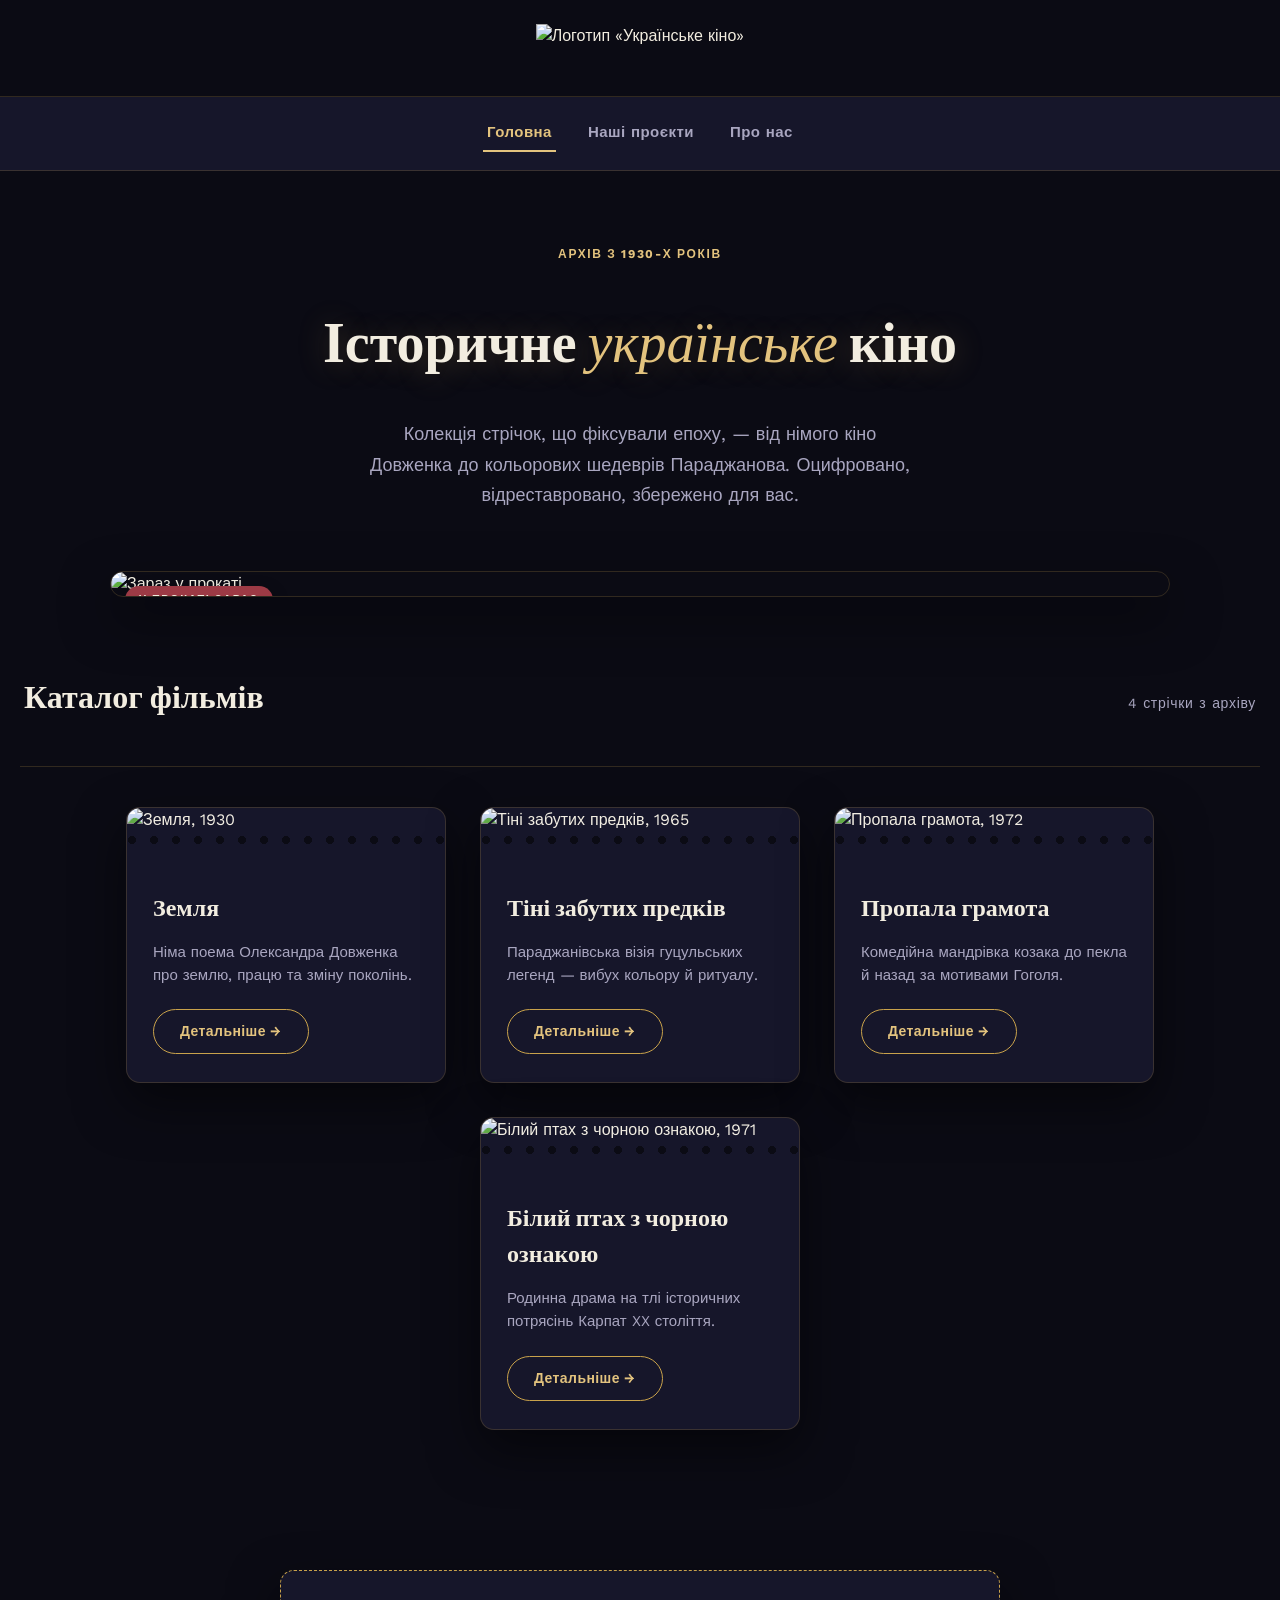
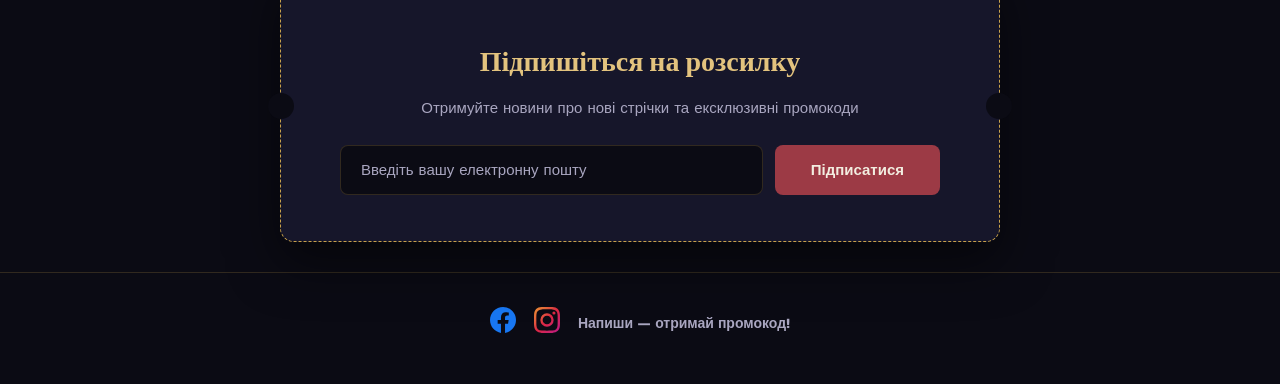
==== index.html @ b868c29b "1 version" ====
<!DOCTYPE html>
<html lang="uk">
<head>
    <meta charset="UTF-8">
    <meta name="viewport" content="width=device-width, initial-scale=1.0">
    <title>Українське кіно</title>
    <link rel="stylesheet" href="theme.css">
    <link rel="stylesheet" href="style.css">
</head>
<body>
    <header>
        <img src="https://learn.logikaschool.com/uploads/student/2801012/68c571b2a9ceb.png" alt="Логотип «Українське кіно»">
    </header>
 
    <nav>
        <a class="nav-link" href="index.html">Головна</a>
        <a class="nav-link" href="projeckts.html">Наші проєкти</a>
        <a class="nav-link" href="about.html">Про нас</a>
    </nav>
 
    <section class="hero">
        <span class="eyebrow">Архів з 1930-х років</span>
        <h1>Історичне <em>українське</em> кіно</h1>
        <p class="hero-sub">Колекція стрічок, що фіксували епоху, — від німого кіно Довженка до кольорових шедеврів Параджанова. Оцифровано, відреставровано, збережено для вас.</p>
    </section>
 
    <div class="ad-banner-top">
        <div class="ad-placeholder">
            <span class="ad-label">У прокаті зараз</span>
            <img src="https://24tv.ua/resources/photos/news/202002/1279170.jpg" alt="Зараз у прокаті">
        </div>
    </div>
 
    <main>
        <div class="section-heading">
            <h2>Каталог фільмів</h2>
            <span>4 стрічки з архіву</span>
        </div>
 
        <section class="info">
            <article>
                <img src="https://detector.media/doc/images/news/archive/2021/214583/i75_ArticleImage_214583.webp" alt="Земля, 1930">
                <div class="article-perf"></div>
                <div class="article-content">
                    <h2>Земля</h2>
                    <p>Німа поема Олександра Довженка про землю, працю та зміну поколінь.</p>
                    <a class="article-but" href="">Детальніше →</a>
                </div>
            </article>
            <article>
                <img src="https://upload.wikimedia.org/wikipedia/uk/a/ae/Teni_predkov_poster.jpg" alt="Тіні забутих предків, 1965">
                <div class="article-perf"></div>
                <div class="article-content">
                    <h2>Тіні забутих предків</h2>
                    <p>Параджанівська візія гуцульських легенд — вибух кольору й ритуалу.</p>
                    <a class="article-but" href="">Детальніше →</a>
                </div>
            </article>
            <article>
                <img src="https://encrypted-tbn2.gstatic.com/images?q=tbn:ANd9GcTWHWXSYbmlX952stY1wqKnmfrxGc2x6sNIOj9bZnm8JaKAe668" alt="Пропала грамота, 1972">
                <div class="article-perf"></div>
                <div class="article-content">
                    <h2>Пропала грамота</h2>
                    <p>Комедійна мандрівка козака до пекла й назад за мотивами Гоголя.</p>
                    <a class="article-but" href="">Детальніше →</a>
                </div>
            </article>
            <article>
                <img src="https://old.libr.dp.ua/uuploads/iimages/01.%20Biliy%20ptah-1448x2048.jpg" alt="Білий птах з чорною ознакою, 1971">
                <div class="article-perf"></div>
                <div class="article-content">
                    <h2>Білий птах з чорною ознакою</h2>
                    <p>Родинна драма на тлі історичних потрясінь Карпат XX століття.</p>
                    <a class="article-but" href="">Детальніше →</a>
                </div>
            </article>
        </section>
    </main>
 
    <!-- ФОРМА ПІДПИСКИ НА РОЗСИЛКУ -->
    <section class="email-subscription">
        <form class="subscription-form" method="POST" action="#">
            <h2>Підпишіться на розсилку</h2>
            <p>Отримуйте новини про нові стрічки та ексклюзивні промокоди</p>
            <div class="form-group">
                <input
                    type="email"
                    name="email"
                    placeholder="Введіть вашу електронну пошту"
                    required
                    pattern="[a-z0-9._%+-]+@[a-z0-9.-]+\.[a-z]{2,}$"
                    title="Введіть коректну email адресу">
                <button type="submit">Підписатися</button>
            </div>
        </form>
    </section>
 
    <footer>
        <a href="#"><img src="data:image/svg+xml,%3Csvg xmlns='http://www.w3.org/2000/svg' viewBox='0 0 24 24' fill='%231877f2'%3E%3Cpath d='M24 12.073c0-6.627-5.373-12-12-12s-12 5.373-12 12c0 5.99 4.388 10.954 10.125 11.854v-8.385H7.078v-3.47h3.047V9.43c0-3.007 1.792-4.669 4.533-4.669 1.312 0 2.686.235 2.686.235v2.953H15.83c-1.491 0-1.956.925-1.956 1.874v2.25h3.328l-.532 3.47h-2.796v8.385C19.612 23.027 24 18.062 24 12.073z'/%3E%3C/svg%3E" alt="Facebook"></a>
        <a href="#"><img src="data:image/svg+xml,%3Csvg xmlns='http://www.w3.org/2000/svg' viewBox='0 0 24 24' fill='url(%23ig-gradient)'%3E%3Cdefs%3E%3ClinearGradient id='ig-gradient' x1='0%25' y1='0%25' x2='100%25' y2='100%25'%3E%3Cstop offset='0%25' style='stop-color:%23f09433'/%3E%3Cstop offset='25%25' style='stop-color:%23e6683c'/%3E%3Cstop offset='50%25' style='stop-color:%23dc2743'/%3E%3Cstop offset='75%25' style='stop-color:%23cc2366'/%3E%3Cstop offset='100%25' style='stop-color:%23bc1888'/%3E%3C/linearGradient%3E%3C/defs%3E%3Cpath d='M12 2.163c3.204 0 3.584.012 4.85.07 3.252.148 4.771 1.691 4.919 4.919.058 1.265.069 1.645.069 4.849 0 3.205-.012 3.584-.069 4.849-.149 3.225-1.664 4.771-4.919 4.919-1.266.058-1.644.07-4.85.07-3.204 0-3.584-.012-4.849-.07-3.26-.149-4.771-1.699-4.919-4.92-.058-1.265-.07-1.644-.07-4.849 0-3.204.013-3.583.07-4.849.149-3.227 1.664-4.771 4.919-4.919 1.266-.057 1.645-.069 4.849-.069zM12 0C8.741 0 8.333.014 7.053.072 2.695.272.273 2.69.073 7.052.014 8.333 0 8.741 0 12c0 3.259.014 3.668.072 4.948.2 4.358 2.618 6.78 6.98 6.98C8.333 23.986 8.741 24 12 24c3.259 0 3.668-.014 4.948-.072 4.354-.2 6.782-2.618 6.979-6.98.059-1.28.073-1.689.073-4.948 0-3.259-.014-3.667-.072-4.947-.196-4.354-2.617-6.78-6.979-6.98C15.668.014 15.259 0 12 0zm0 5.838a6.162 6.162 0 100 12.324 6.162 6.162 0 000-12.324zM12 16a4 4 0 110-8 4 4 0 010 8zm6.406-11.845a1.44 1.44 0 100 2.881 1.44 1.44 0 000-2.881z'/%3E%3C/svg%3E" alt="Instagram"></a>
        <p><b>Напиши — отримай промокод!</b></p>
    </footer>
 
    <script src="script.js"></script>
</body>
</html>
---- theme.css ----
/* =========================================================
   THEME.CSS — спільні змінні та базові стилі
   Підключати ПЕРШИМ, до всіх інших CSS-файлів
   ========================================================= */

@import url('https://fonts.googleapis.com/css2?family=Fraunces:wght@500;600&family=Work+Sans:wght@400;600;700&display=swap');

:root {
    --bg-void: #0b0b14;
    --bg-panel: #16162a;
    --ink: #f2ede0;
    --ink-muted: #a9a6c0;
    --gold: #c9a24b;
    --gold-bright: #e3c37e;
    --crimson: #9c3a45;
    --crimson-bright: #c0392b;
    --line: rgba(201, 162, 75, 0.2);
    --radius: 14px;
    --shadow-deep: 0 20px 50px rgba(0, 0, 0, 0.5);
    --font-display: 'Fraunces', Georgia, serif;
    --font-body: 'Work Sans', 'Segoe UI', sans-serif;
}

* {
    box-sizing: border-box;
}

body {
    margin: 0;
    background: var(--bg-void);
    color: var(--ink);
    font-family: var(--font-body);
    font-size: 16px;
    line-height: 1.5;
}

header {
    display: flex;
    justify-content: center;
    padding: 24px 20px;
    border-bottom: 1px solid var(--line);
}

header img {
    height: 48px;
}

nav {
    display: flex;
    justify-content: center;
    gap: 28px;
    padding: 18px 20px;
    background: var(--bg-panel);
    border-bottom: 1px solid var(--line);
}

.nav-link {
    color: var(--ink-muted);
    text-decoration: none;
    font-weight: 600;
    font-size: 15px;
    letter-spacing: 0.03em;
    padding: 6px 4px;
    border-bottom: 2px solid transparent;
    transition: color 0.3s ease, border-color 0.3s ease;
}

.nav-link:hover {
    color: var(--gold-bright);
}

.nav-link.active {
    color: var(--gold-bright);
    border-bottom-color: var(--gold-bright);
}

.eyebrow {
    display: inline-block;
    font-size: 12px;
    font-weight: 700;
    letter-spacing: 0.14em;
    text-transform: uppercase;
    color: var(--gold-bright);
}

footer {
    display: flex;
    align-items: center;
    justify-content: center;
    gap: 18px;
    padding: 34px 20px 44px;
    border-top: 1px solid var(--line);
    text-align: center;
}

footer img {
    width: 26px;
    height: 26px;
}

footer p {
    color: var(--ink-muted);
    font-size: 14px;
    margin: 0;
}
---- style.css ----
/* =========================================================
   INDEX.HTML — головна сторінка
   Підключати ПІСЛЯ theme.css
   ========================================================= */

.hero {
    max-width: 900px;
    margin: 0 auto;
    padding: 70px 20px 40px;
    text-align: center;
}

.hero h1 {
    font-family: var(--font-display);
    font-weight: 600;
    font-size: 56px;
    line-height: 1.1;
    color: var(--ink);
    text-shadow: 0 2px 30px rgba(201, 162, 75, 0.25);
}

.hero h1 em {
    font-style: italic;
    color: var(--gold-bright);
    font-weight: 500;
}

.hero p.hero-sub {
    margin: 22px auto 0;
    max-width: 560px;
    font-size: 18px;
    line-height: 1.7;
    color: var(--ink-muted);
}

.ad-banner-top {
    max-width: 1100px;
    margin: 20px auto 50px;
    padding: 0 20px;
}

.ad-banner-top .ad-placeholder {
    position: relative;
    border-radius: var(--radius);
    overflow: hidden;
    border: 1px solid var(--line);
    box-shadow: var(--shadow-deep);
}

.ad-banner-top .ad-label {
    position: absolute;
    top: 14px;
    left: 14px;
    z-index: 2;
    background: var(--crimson);
    color: var(--ink);
    font-size: 11px;
    font-weight: 700;
    letter-spacing: 0.14em;
    text-transform: uppercase;
    padding: 6px 14px;
    border-radius: 30px;
    box-shadow: 0 6px 16px rgba(0, 0, 0, 0.4);
}

.ad-banner-top img {
    width: 100%;
    height: auto;
    max-width: 100%;
    display: block;
    filter: saturate(0.9) contrast(1.05);
}

main {
    padding: 0 20px 60px;
}

.section-heading {
    max-width: 1300px;
    margin: 0 auto 40px;
    padding: 0 4px;
    display: flex;
    align-items: baseline;
    justify-content: space-between;
    gap: 20px;
    flex-wrap: wrap;
    border-bottom: 1px solid var(--line);
    padding-bottom: 18px;
}

.section-heading h2 {
    font-family: var(--font-display);
    font-weight: 600;
    font-size: 32px;
    color: var(--ink);
}

.section-heading span {
    font-size: 14px;
    color: var(--ink-muted);
    letter-spacing: 0.05em;
}

.info {
    display: flex;
    flex-wrap: wrap;
    justify-content: center;
    gap: 34px;
    max-width: 1300px;
    margin: 0 auto;
}

article {
    background: var(--bg-panel);
    width: 320px;
    border-radius: var(--radius);
    overflow: hidden;
    box-shadow: var(--shadow-deep);
    border: 1px solid var(--line);
    transition: transform 0.35s ease, box-shadow 0.35s ease, border-color 0.35s ease;
    position: relative;
}

article:hover {
    transform: translateY(-8px);
    box-shadow: 0 30px 70px rgba(201, 162, 75, 0.22);
    border-color: rgba(201, 162, 75, 0.55);
}

article img {
    width: 100%;
    height: 280px;
    object-fit: cover;
    filter: saturate(0.85);
    transition: transform 0.6s ease, filter 0.6s ease;
}

article:hover img {
    transform: scale(1.06);
    filter: saturate(1) brightness(0.95);
}

.article-perf {
    height: 16px;
    background-image: radial-gradient(circle, var(--bg-void) 4px, transparent 4.3px);
    background-size: 22px 16px;
    background-repeat: repeat-x;
    background-position: center;
}

.article-content {
    padding: 22px 26px 28px;
}

article h2 {
    font-family: var(--font-display);
    font-weight: 600;
    font-size: 24px;
    color: var(--ink);
    margin-bottom: 8px;
}

article p {
    font-weight: 400;
    font-size: 15px;
    color: var(--ink-muted);
    margin-bottom: 22px;
    line-height: 1.55;
}

.article-but {
    display: inline-flex;
    align-items: center;
    gap: 8px;
    text-decoration: none;
    background: transparent;
    border: 1.5px solid var(--gold);
    font-weight: 600;
    font-size: 14px;
    letter-spacing: 0.03em;
    text-align: center;
    color: var(--gold-bright);
    padding: 11px 26px;
    border-radius: 30px;
    transition: all 0.3s ease;
}

.article-but:hover {
    background: var(--gold);
    color: var(--bg-void);
    transform: translateY(-2px);
    box-shadow: 0 10px 24px rgba(201, 162, 75, 0.35);
}

.email-subscription {
    max-width: 760px;
    margin: 80px auto 30px;
    padding: 0 20px;
}

.subscription-form {
    position: relative;
    background: var(--bg-panel);
    padding: 46px 44px;
    border-radius: var(--radius);
    border: 1.5px dashed var(--gold);
    box-shadow: var(--shadow-deep);
    text-align: center;
    color: var(--ink);
}

.subscription-form::before,
.subscription-form::after {
    content: '';
    position: absolute;
    top: 50%;
    width: 26px;
    height: 26px;
    background: var(--bg-void);
    border-radius: 50%;
    transform: translateY(-50%);
}

.subscription-form::before { left: -13px; }
.subscription-form::after { right: -13px; }

.subscription-form h2 {
    font-family: var(--font-display);
    font-weight: 600;
    font-size: 28px;
    margin-bottom: 10px;
    color: var(--gold-bright);
}

.subscription-form p {
    margin-bottom: 26px;
    font-size: 15px;
    color: var(--ink-muted);
}

.form-group {
    max-width: 600px;
    margin: 0 auto;
    display: flex;
    gap: 12px;
    flex-wrap: wrap;
    justify-content: center;
}

.form-group input[type="email"] {
    flex: 1;
    min-width: 240px;
    padding: 15px 20px;
    background: var(--bg-void);
    border: 1.5px solid var(--line);
    border-radius: 8px;
    font-family: var(--font-body);
    font-size: 15px;
    color: var(--ink);
    outline: none;
    transition: all 0.3s ease;
}

.form-group input[type="email"]::placeholder {
    color: var(--ink-muted);
}

.form-group input[type="email"]:focus {
    border-color: var(--gold-bright);
    box-shadow: 0 0 0 3px rgba(201, 162, 75, 0.2);
}

.form-group button {
    padding: 15px 36px;
    background: var(--crimson);
    color: var(--ink);
    border: none;
    border-radius: 8px;
    font-family: var(--font-body);
    font-size: 15px;
    font-weight: 700;
    cursor: pointer;
    transition: all 0.3s ease;
}

.form-group button:hover {
    background: var(--crimson-bright);
    transform: translateY(-2px);
    box-shadow: 0 10px 24px rgba(156, 58, 69, 0.4);
}

.form-group button:disabled {
    opacity: 0.6;
    cursor: not-allowed;
    transform: none;
}

@media (max-width: 768px) {
    .hero h1 {
        font-size: 36px;
    }

    article {
        width: 100%;
        max-width: 400px;
    }

    .subscription-form {
        padding: 34px 22px;
    }
}
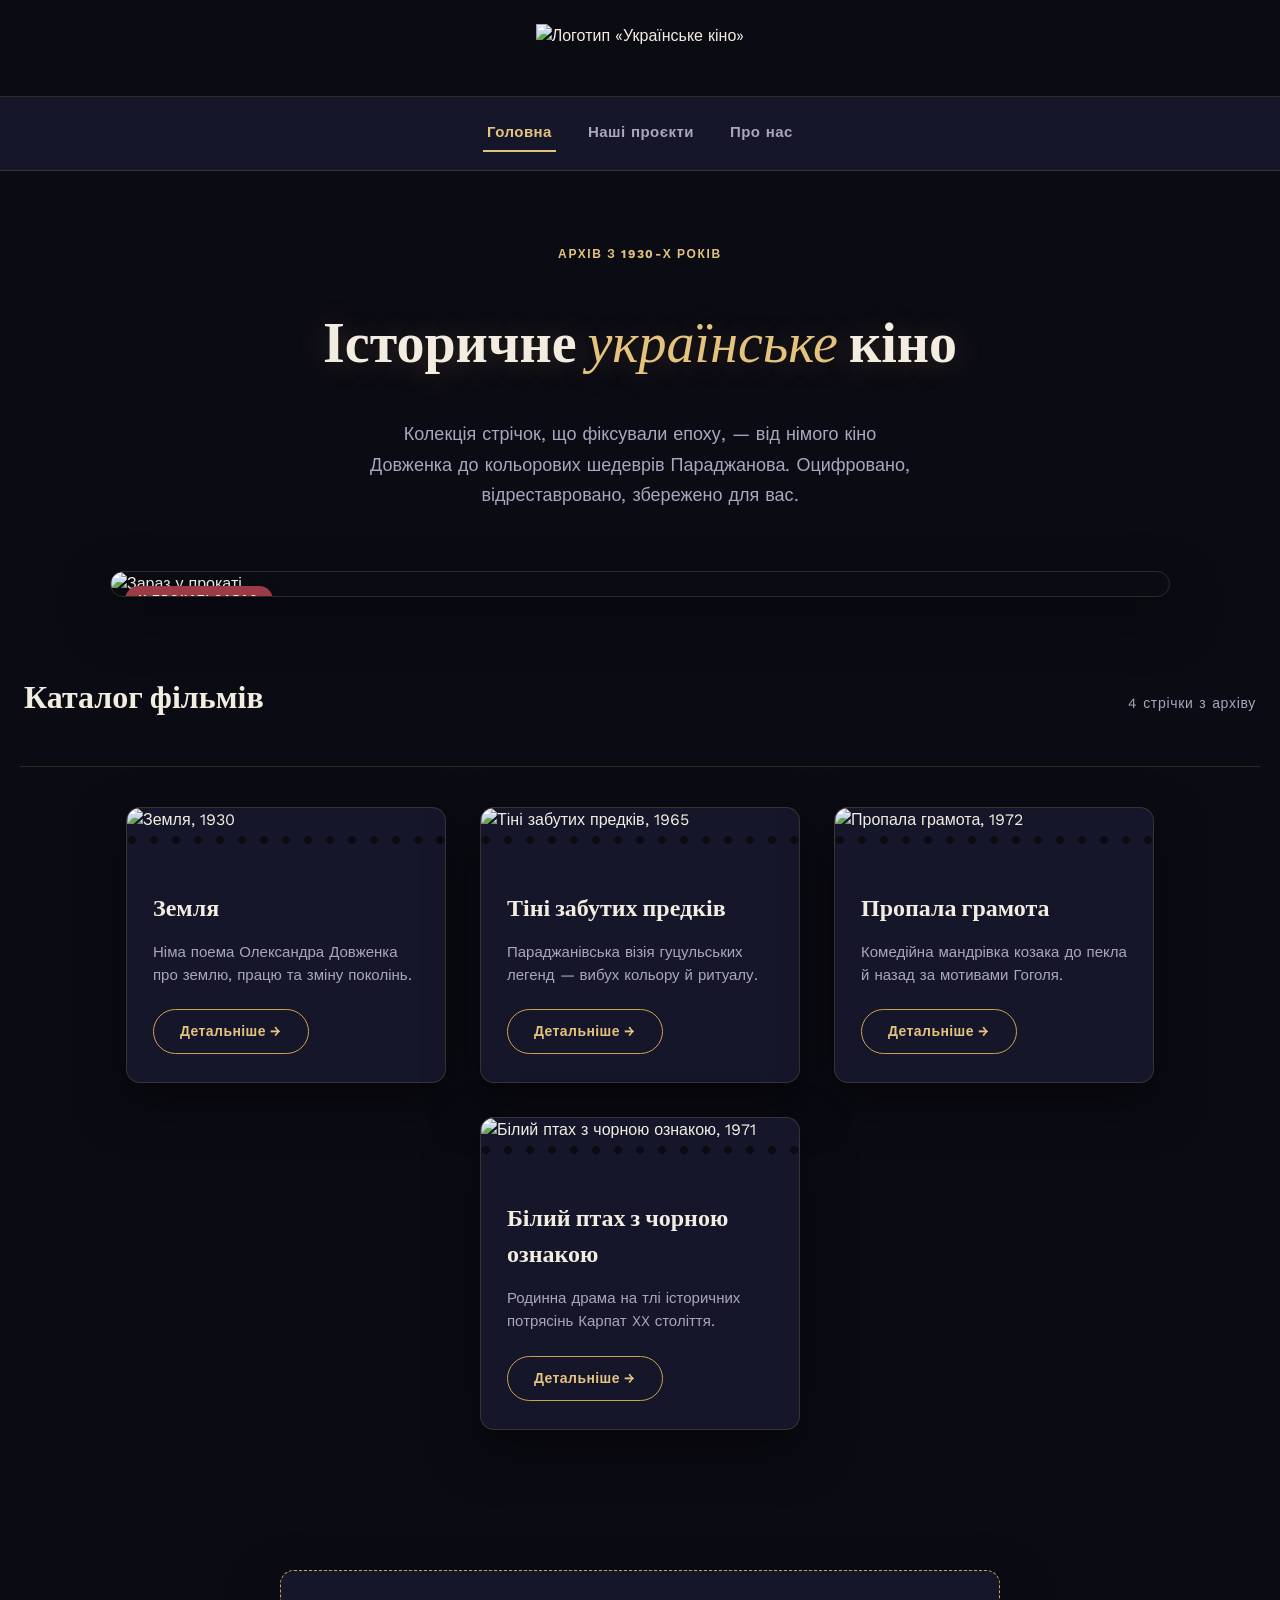
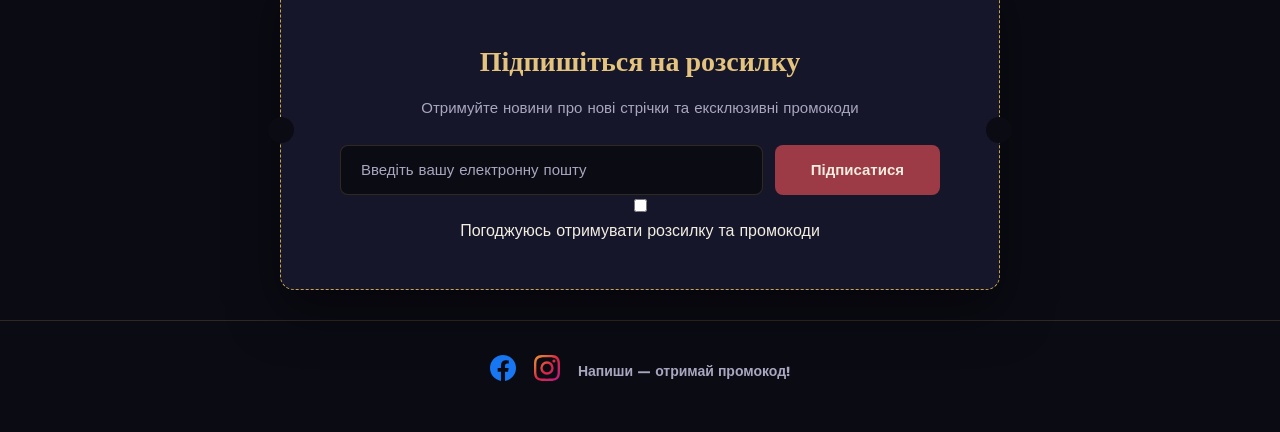
==== commit bf36ab65: "2" ====
--- a/index.html
+++ b/index.html
@@ -92,6 +92,13 @@
                     title="Введіть коректну email адресу">
                 <button type="submit">Підписатися</button>
             </div>
+            <div class="consent-row">
+                <div class="checkbox-apple">
+                    <input class="yep" id="check-apple" type="checkbox" name="consent">
+                    <label for="check-apple"></label>
+                </div>
+                <label for="check-apple" class="consent-text">Погоджуюсь отримувати розсилку та промокоди</label>
+            </div>
         </form>
     </section>
  
